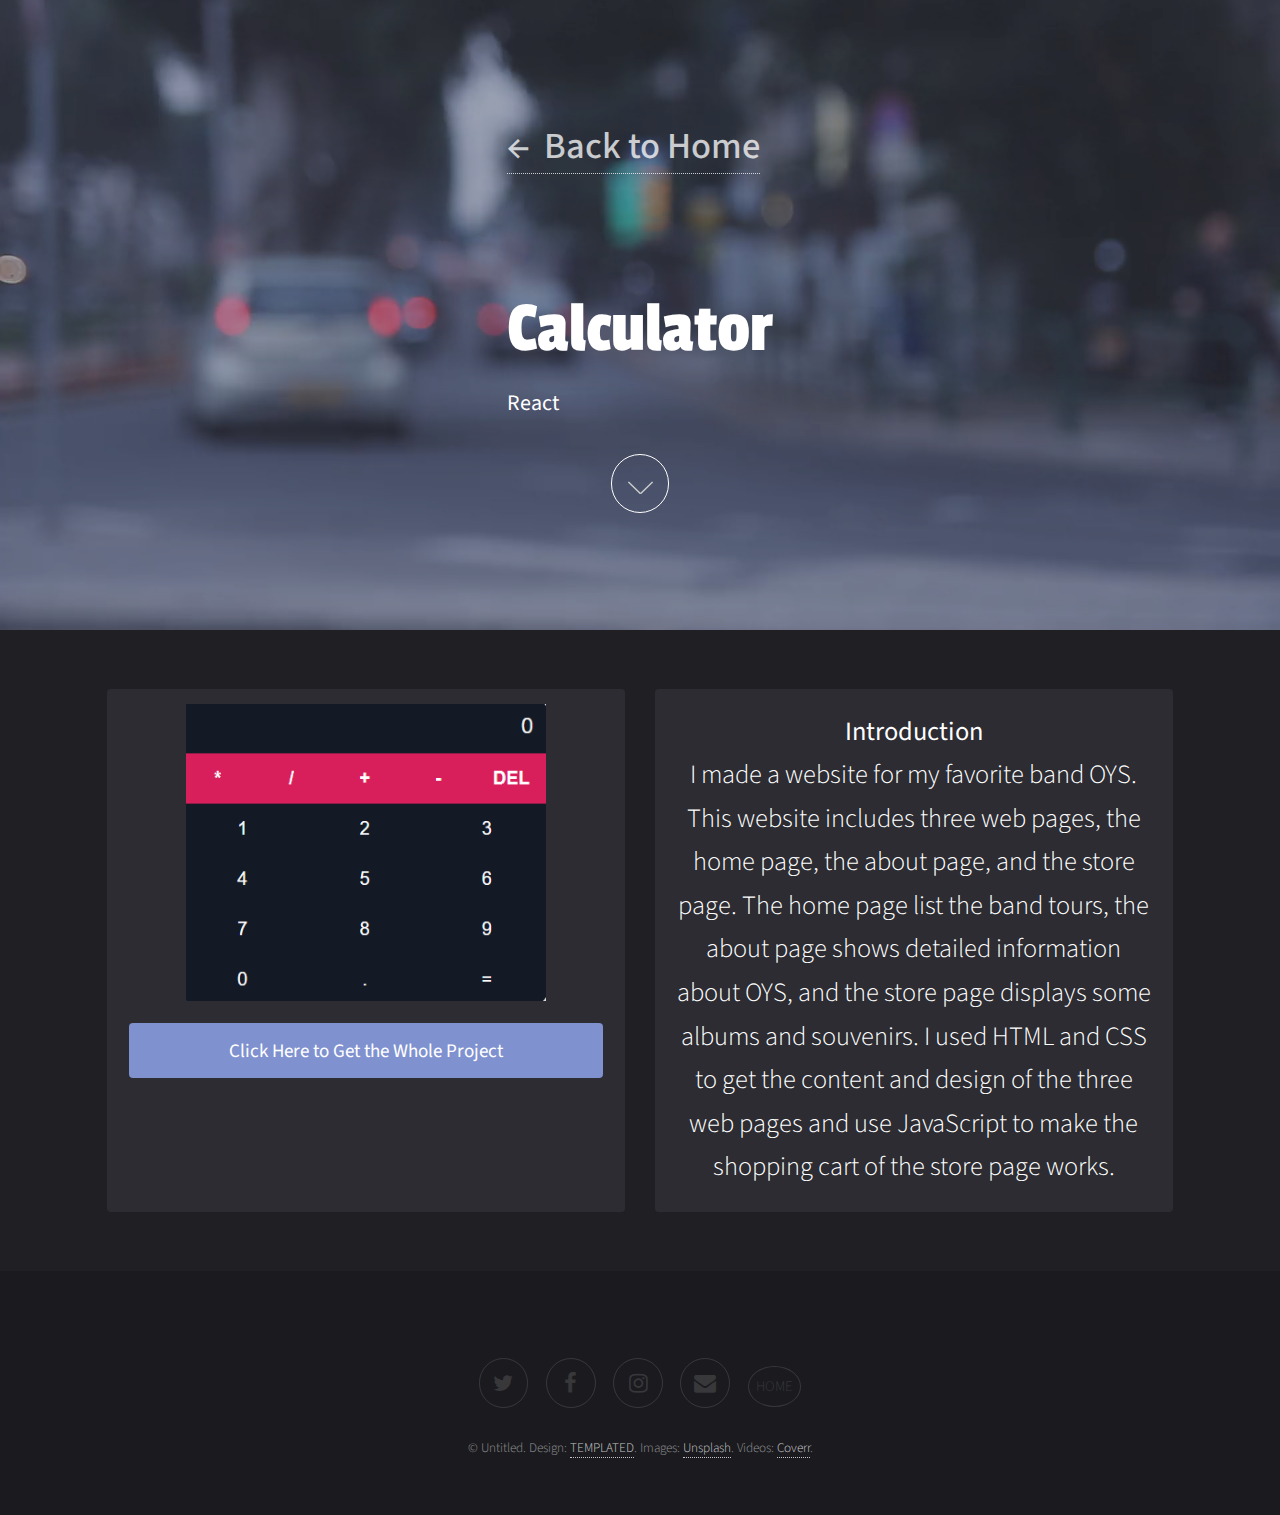
==== calc.html @ 9fd3772c "Add files via upload" ====
<!DOCTYPE HTML>
<!--
	Full Motion by TEMPLATED
	templated.co @templatedco
	Released for free under the Creative Commons Attribution 3.0 license (templated.co/license)
-->
<html>
	<head>
		<title>Yuan Liu | Calculator</title>
		<meta charset="utf-8" />
		<meta name="viewport" content="width=device-width, initial-scale=1" />
		<link rel="stylesheet" href="assets/css/main.css" />
	</head>
	<body id="top">

			<!-- Banner -->
			<!--
				To use a video as your background, set data-video to the name of your video without
				its extension (eg. images/banner). Your video must be available in both .mp4 and .webm
				formats to work correctly.
			-->
           
            <section id="banner" data-video="images/banner">
                <div>
                    
                    <div class="inner">
                        <a href="index.html" id="back-to-home">&#8592; &nbsp;Back to Home</a>
                        <br /><br /><br /><br /><br />
                        
                        <header>	
                            <h1>Calculator</h1>
                            <p><strong>React</strong>
                            </p>
                        </header>
                        <a href="#main" class="more">Learn More</a>
                    </div>
                </div>
                
            </section>

			<!-- Main -->
            <section>
                <div id="main">
					<div class="inner">
                    
                    

					<!-- Boxes -->
						<div class="thumbnails">
                            <div class="box">
								<img id="OYSwebpage-image" src="images/Calculator.png" alt="" />
								<div class="inner">					
									<a href="Web_OYS/index.html" target="_blank" class="button style2 fit" data-poptrox="youtube,800x400">Click Here to Get the Whole Project</a>
								</div>
							</div>
                            
                            <div class="box">
                                <div class="inner">
                                    <p id="project">
                                        <strong>Introduction</strong>
                                        <br />
                                        I made a website for my favorite band OYS. 
                                        <br />
                                        This website includes three web pages, the home page, the about page, and the store page. The home page list the band tours, the about page shows detailed information about OYS, and the store page displays some albums and souvenirs. I used HTML and CSS to get the content and design of the three web pages and use JavaScript to make the shopping cart of the store page works.
                                    </p>
                                </div>
								
							</div>
						</div>

					</div>
				</div>
            </section>
				

			<!-- Footer -->
				<footer id="footer">
					<div class="inner">
						<h2></h2>
						<p> </p>

						<ul class="icons">
							<li><a href="#" class="icon fa-twitter"><span class="label">Twitter</span></a></li>
							<li><a href="#" class="icon fa-facebook"><span class="label">Facebook</span></a></li>
							<li><a href="#" class="icon fa-instagram"><span class="label">Instagram</span></a></li>
							<li><a href="#" class="icon fa-envelope"><span class="label">Email</span></a></li>
							<li><a href="Web_OYS/index.html">HOME</a></li>
						</ul>
						<p class="copyright">&copy; Untitled. Design: <a href="https://templated.co">TEMPLATED</a>. Images: <a href="https://unsplash.com/">Unsplash</a>. Videos: <a href="http://coverr.co/">Coverr</a>.</p>
					</div>
				</footer>

		<!-- Scripts -->
			<script src="assets/js/jquery.min.js"></script>
			<script src="assets/js/jquery.scrolly.min.js"></script>
			<script src="assets/js/jquery.poptrox.min.js"></script>
			<script src="assets/js/skel.min.js"></script>
			<script src="assets/js/util.js"></script>
			<script src="assets/js/main.js"></script>

	</body>
</html>
---- assets/css/main.css ----
@charset "UTF-8";
@import url(font-awesome.min.css);
@import url("https://fonts.googleapis.com/css?family=Source+Sans+Pro:300,400|Passion+One:400");

/*
	Full Motion by TEMPLATED
	templated.co @templatedco
	Released for free under the Creative Commons Attribution 3.0 license (templated.co/license)
*/

/* Reset */

	html, body, div, span, applet, object, iframe, h1, h2, h3, h4, h5, h6, p, blockquote, pre, a, abbr, acronym, address, big, cite, code, del, dfn, em, img, ins, kbd, q, s, samp, small, strike, strong, sub, sup, tt, var, b, u, i, center, dl, dt, dd, ol, ul, li, fieldset, form, label, legend, table, caption, tbody, tfoot, thead, tr, th, td, article, aside, canvas, details, embed, figure, figcaption, footer, header, hgroup, menu, nav, output, ruby, section, summary, time, mark, audio, video {
		margin: 0;
		padding: 0;
		border: 0;
		font-size: 100%;
		font: inherit;
		vertical-align: baseline;
	}

	article, aside, details, figcaption, figure, footer, header, hgroup, menu, nav, section {
		display: block;
	}

	body {
		line-height: 1;
	}

	ol, ul {
		list-style: none;
	}

	blockquote, q {
		quotes: none;
	}

	blockquote:before, blockquote:after, q:before, q:after {
		content: '';
		content: none;
	}

	table {
		border-collapse: collapse;
		border-spacing: 0;
	}

	body {
		-webkit-text-size-adjust: none;
	}

/* Box Model */

	*, *:before, *:after {
		-moz-box-sizing: border-box;
		-webkit-box-sizing: border-box;
		box-sizing: border-box;
	}

/* Basic */

	@-ms-viewport {
		width: device-width;
	}

	body {
		-ms-overflow-style: scrollbar;
	}

	@media screen and (max-width: 480px) {

		html, body {
			min-width: 320px;
		}

	}

	body {
		background: #202024;
	}

		body.is-loading *, body.is-loading *:before, body.is-loading *:after {
			-moz-animation: none !important;
			-webkit-animation: none !important;
			-ms-animation: none !important;
			animation: none !important;
			-moz-transition: none !important;
			-webkit-transition: none !important;
			-ms-transition: none !important;
			transition: none !important;
		}

/* Type */

	body, input, select, textarea {
		color: rgba(255, 255, 255, 0.75);
		font-family: "Source Sans Pro", sans-serif;
		font-size: 14pt;
		font-weight: 300;
		line-height: 1.65;
	}

		@media screen and (max-width: 1680px) {

			body, input, select, textarea {
				font-size: 11pt;
			}

		}

		@media screen and (max-width: 1280px) {

			body, input, select, textarea {
				font-size: 11pt;
			}

		}

		@media screen and (max-width: 980px) {

			body, input, select, textarea {
				font-size: 12pt;
			}

		}

		@media screen and (max-width: 736px) {

			body, input, select, textarea {
				font-size: 12pt;
			}

		}

		@media screen and (max-width: 480px) {

			body, input, select, textarea {
				font-size: 12pt;
			}

		}

	a {
		-moz-transition: background-color 0.2s ease-in-out, color 0.2s ease-in-out;
		-webkit-transition: background-color 0.2s ease-in-out, color 0.2s ease-in-out;
		-ms-transition: background-color 0.2s ease-in-out, color 0.2s ease-in-out;
		transition: background-color 0.2s ease-in-out, color 0.2s ease-in-out;
		color: rgba(255, 255, 255, 0.75);
		text-decoration: none;
		border-bottom: 1px dotted;
		outline: 0;
	}

		a:hover {
			color: #FFF;
			border: none;
		}

	strong, b {
		color: #fff;
		font-weight: 400;
	}

	em, i {
		font-style: italic;
	}

	p {
		margin: 0 0 2em 0;
	}

	h1, h2, h3, h4, h5, h6 {
		color: #fff;
		font-weight: 400;
		line-height: 1.5;
		margin: 0 0 1em 0;
	}

		h1 a, h2 a, h3 a, h4 a, h5 a, h6 a {
			color: inherit;
			text-decoration: none;
		}

	h2 {
		font-size: 1.75em;
	}

	h3 {
		font-size: 1.35em;
	}

	h4 {
		font-size: 1.1em;
	}

	h5 {
		font-size: 0.9em;
	}

	h6 {
		font-size: 0.7em;
	}

	sub {
		font-size: 0.8em;
		position: relative;
		top: 0.5em;
	}

	sup {
		font-size: 0.8em;
		position: relative;
		top: -0.5em;
	}

	blockquote {
		border-left: solid 4px rgba(144, 144, 144, 0.25);
		font-style: italic;
		margin: 0 0 2em 0;
		padding: 0.5em 0 0.5em 2em;
	}

	code {
		background: rgba(144, 144, 144, 0.075);
		border-radius: 4px;
		border: solid 1px rgba(144, 144, 144, 0.25);
		font-family: "Courier New", monospace;
		font-size: 0.9em;
		margin: 0 0.25em;
		padding: 0.25em 0.65em;
	}

	pre {
		-webkit-overflow-scrolling: touch;
		font-family: "Courier New", monospace;
		font-size: 0.9em;
		margin: 0 0 2em 0;
	}

		pre code {
			display: block;
			line-height: 1.75;
			padding: 1em 1.5em;
			overflow-x: auto;
		}

	hr {
		border: 0;
		border-bottom: solid 1px rgba(144, 144, 144, 0.25);
		margin: 2em 0;
	}

		hr.major {
			margin: 3em 0;
		}

	.align-left {
		text-align: left;
	}

	.align-center {
		text-align: center;
	}

	.align-right {
		text-align: right;
	}

/* Section/Article */

	section.special, article.special {
		text-align: center;
	}

	header p {
		color: rgba(255, 255, 255, 0.5);
		position: relative;
		margin: 0 0 1.5em 0;
	}

	header h2 + p {
		font-size: 1.25em;
		margin-top: -1em;
	}

	header h3 + p {
		font-size: 1.1em;
		margin-top: -0.8em;
	}

	header h4 + p,
	header h5 + p,
	header h6 + p {
		font-size: 0.9em;
		margin-top: -0.6em;
	}

/* Box */

	.thumbnails {
		display: -moz-flex;
		display: -webkit-flex;
		display: -ms-flex;
		display: flex;
		-moz-align-items: stretch;
		-webkit-align-items: stretch;
		-ms-align-items: stretch;
		align-items: stretch;
		-moz-justify-content: center;
		-webkit-justify-content: center;
		-ms-justify-content: center;
		justify-content: center;
		-moz-flex-wrap: wrap;
		-webkit-flex-wrap: wrap;
		-ms-flex-wrap: wrap;
		flex-wrap: wrap;
	}

		.thumbnails .box {
			margin: 0 1em 2em 1em;
			width: 30%;
		}

			@media screen and (max-width: 1280px) {

				.thumbnails .box {
					width: 45%;
				}

			}

			@media screen and (max-width: 736px) {

				.thumbnails .box {
					width: 100%;
				}

			}

/* Form */

	form {
		margin: 0 0 2em 0;
	}

	label {
		color: #fff;
		display: block;
		font-size: 0.9em;
		font-weight: 400;
		margin: 0 0 1em 0;
	}

	input[type="text"],
	input[type="password"],
	input[type="email"],
	input[type="tel"],
	select,
	textarea {
		-moz-appearance: none;
		-webkit-appearance: none;
		-ms-appearance: none;
		appearance: none;
		background: rgba(144, 144, 144, 0.075);
		border-radius: 4px;
		border: none;
		border: solid 1px rgba(144, 144, 144, 0.25);
		color: inherit;
		display: block;
		outline: 0;
		padding: 0 1em;
		text-decoration: none;
		width: 100%;
	}

		input[type="text"]:invalid,
		input[type="password"]:invalid,
		input[type="email"]:invalid,
		input[type="tel"]:invalid,
		select:invalid,
		textarea:invalid {
			box-shadow: none;
		}

		input[type="text"]:focus,
		input[type="password"]:focus,
		input[type="email"]:focus,
		input[type="tel"]:focus,
		select:focus,
		textarea:focus {
			border-color: #ff8686;
			box-shadow: 0 0 0 1px #ff8686;
		}

	.select-wrapper {
		text-decoration: none;
		display: block;
		position: relative;
	}

		.select-wrapper:before {
			content: "";
			-moz-osx-font-smoothing: grayscale;
			-webkit-font-smoothing: antialiased;
			font-family: FontAwesome;
			font-style: normal;
			font-weight: normal;
			text-transform: none !important;
		}

		.select-wrapper:before {
			color: rgba(144, 144, 144, 0.25);
			display: block;
			height: 2.75em;
			line-height: 2.75em;
			pointer-events: none;
			position: absolute;
			right: 0;
			text-align: center;
			top: 0;
			width: 2.75em;
		}

		.select-wrapper select::-ms-expand {
			display: none;
		}

	input[type="text"],
	input[type="password"],
	input[type="email"],
	select {
		height: 2.75em;
	}

	textarea {
		padding: 0.75em 1em;
	}

	input[type="checkbox"],
	input[type="radio"] {
		-moz-appearance: none;
		-webkit-appearance: none;
		-ms-appearance: none;
		appearance: none;
		display: block;
		float: left;
		margin-right: -2em;
		opacity: 0;
		width: 1em;
		z-index: -1;
	}

		input[type="checkbox"] + label,
		input[type="radio"] + label {
			text-decoration: none;
			color: rgba(255, 255, 255, 0.75);
			cursor: pointer;
			display: inline-block;
			font-size: 1em;
			font-weight: 300;
			padding-left: 2.4em;
			padding-right: 0.75em;
			position: relative;
		}

			input[type="checkbox"] + label:before,
			input[type="radio"] + label:before {
				-moz-osx-font-smoothing: grayscale;
				-webkit-font-smoothing: antialiased;
				font-family: FontAwesome;
				font-style: normal;
				font-weight: normal;
				text-transform: none !important;
			}

			input[type="checkbox"] + label:before,
			input[type="radio"] + label:before {
				background: rgba(144, 144, 144, 0.075);
				border-radius: 4px;
				border: solid 1px rgba(144, 144, 144, 0.25);
				content: '';
				display: inline-block;
				height: 1.65em;
				left: 0;
				line-height: 1.58125em;
				position: absolute;
				text-align: center;
				top: 0;
				width: 1.65em;
			}

		input[type="checkbox"]:checked + label:before,
		input[type="radio"]:checked + label:before {
			background: #ff8686;
			border-color: #ff8686;
			color: #ffffff;
			content: '\f00c';
		}

		input[type="checkbox"]:focus + label:before,
		input[type="radio"]:focus + label:before {
			border-color: #ff8686;
			box-shadow: 0 0 0 1px #ff8686;
		}

	input[type="checkbox"] + label:before {
		border-radius: 4px;
	}

	input[type="radio"] + label:before {
		border-radius: 100%;
	}

	::-webkit-input-placeholder {
		color: rgba(255, 255, 255, 0.5) !important;
		opacity: 1.0;
	}

	:-moz-placeholder {
		color: rgba(255, 255, 255, 0.5) !important;
		opacity: 1.0;
	}

	::-moz-placeholder {
		color: rgba(255, 255, 255, 0.5) !important;
		opacity: 1.0;
	}

	:-ms-input-placeholder {
		color: rgba(255, 255, 255, 0.5) !important;
		opacity: 1.0;
	}

	.formerize-placeholder {
		color: rgba(255, 255, 255, 0.5) !important;
		opacity: 1.0;
	}

/* Box */

	.box {
		border-radius: 4px;
		margin-bottom: 2em;
		background: #2c2c32;
		text-align: center;
	}

		.box > :last-child,
		.box > :last-child > :last-child,
		.box > :last-child > :last-child > :last-child {
			margin-bottom: 0;
		}

		.box .image.fit {
			margin: 0;
		}

		.box .image img {
			border-radius: 4px 4px 0 0;
		}

		.box .inner {
			padding: 1.5em;
			width: 100% !important;
		}

			@media screen and (max-width: 480px) {

				.box .inner {
					padding: 1em;
				}

			}

		.box.alt {
			border: 0;
			border-radius: 0;
			padding: 0;
		}

/* Icon */

	.icon {
		text-decoration: none;
		border-bottom: none;
		position: relative;
	}

		.icon:before {
			-moz-osx-font-smoothing: grayscale;
			-webkit-font-smoothing: antialiased;
			font-family: FontAwesome;
			font-style: normal;
			font-weight: normal;
			text-transform: none !important;
		}

		.icon > .label {
			display: none;
		}

/* Image */

	.image {
		border-radius: 4px;
		border: 0;
		display: inline-block;
		position: relative;
	}

		.image img {
			border-radius: 4px;
			display: block;
		}

		.image.left, .image.right {
			max-width: 40%;
		}

			.image.left img, .image.right img {
				width: 100%;
			}

		.image.left {
			float: left;
			padding: 0 1.5em 1em 0;
			top: 0.25em;
		}

		.image.right {
			float: right;
			padding: 0 0 1em 1.5em;
			top: 0.25em;
		}

		.image.fit {
			display: block;
			margin: 0 0 2em 0;
			width: 100%;
		}

			.image.fit img {
				width: 100%;
			}

		.image.main {
			display: block;
			margin: 0 0 3em 0;
			width: 100%;
		}

			.image.main img {
				width: 100%;
			}

/* List */

	ol {
		list-style: decimal;
		margin: 0 0 2em 0;
		padding-left: 1.25em;
	}

		ol li {
			padding-left: 0.25em;
		}

	ul {
		list-style: disc;
		margin: 0 0 2em 0;
		padding-left: 1em;
	}

		ul li {
			padding-left: 0.5em;
		}

		ul.alt {
			list-style: none;
			padding-left: 0;
		}

			ul.alt li {
				border-top: solid 1px rgba(144, 144, 144, 0.25);
				padding: 0.5em 0;
			}

				ul.alt li:first-child {
					border-top: 0;
					padding-top: 0;
				}

		ul.icons {
			cursor: default;
			list-style: none;
			padding-left: 0;
		}

			ul.icons li {
				display: inline-block;
				text-align: center;
				padding-left: 0;
				padding-right: 1em;
			}

				ul.icons li a {
					display: block;
					border-radius: 100%;
					margin: 0;
					padding: 0.5em;
					border: solid 1px rgba(144, 144, 144, 0.25);
					color: rgba(144, 144, 144, 0.25);
				}

					ul.icons li a:before {
						font-size: 1.5em;
						display: block;
						width: 1.5em;
						height: 1.5em;
						line-height: 1.5em;
					}

					ul.icons li a:hover {
						background-color: #202024;
						color: #FFF;
					}

				ul.icons li:last-child {
					padding-right: 0;
				}

		ul.actions {
			cursor: default;
			list-style: none;
			padding-left: 0;
		}

			ul.actions li {
				display: inline-block;
				padding: 0 1em 0 0;
				vertical-align: middle;
			}

				ul.actions li:last-child {
					padding-right: 0;
				}

			ul.actions.small li {
				padding: 0 0.5em 0 0;
			}

			ul.actions.vertical li {
				display: block;
				padding: 1em 0 0 0;
			}

				ul.actions.vertical li:first-child {
					padding-top: 0;
				}

				ul.actions.vertical li > * {
					margin-bottom: 0;
				}

			ul.actions.vertical.small li {
				padding: 0.5em 0 0 0;
			}

				ul.actions.vertical.small li:first-child {
					padding-top: 0;
				}

			ul.actions.fit {
				display: table;
				margin-left: -1em;
				padding: 0;
				table-layout: fixed;
				width: calc(100% + 1em);
			}

				ul.actions.fit li {
					display: table-cell;
					padding: 0 0 0 1em;
				}

					ul.actions.fit li > * {
						margin-bottom: 0;
					}

				ul.actions.fit.small {
					margin-left: -0.5em;
					width: calc(100% + 0.5em);
				}

					ul.actions.fit.small li {
						padding: 0 0 0 0.5em;
					}

			@media screen and (max-width: 480px) {

				ul.actions {
					margin: 0 0 2em 0;
				}

					ul.actions li {
						padding: 1em 0 0 0;
						display: block;
						text-align: center;
						width: 100%;
					}

						ul.actions li:first-child {
							padding-top: 0;
						}

						ul.actions li > * {
							width: 100%;
							margin: 0 !important;
						}

							ul.actions li > *.icon:before {
								margin-left: -2em;
							}

					ul.actions.small li {
						padding: 0.5em 0 0 0;
					}

						ul.actions.small li:first-child {
							padding-top: 0;
						}

			}

	dl {
		margin: 0 0 2em 0;
	}

		dl dt {
			display: block;
			font-weight: 400;
			margin: 0 0 1em 0;
		}

		dl dd {
			margin-left: 2em;
		}

/* Table */

	.table-wrapper {
		-webkit-overflow-scrolling: touch;
		overflow-x: auto;
	}

	table {
		margin: 0 0 2em 0;
		width: 100%;
	}

		table tbody tr {
			border: solid 1px rgba(144, 144, 144, 0.25);
			border-left: 0;
			border-right: 0;
		}

			table tbody tr:nth-child(2n + 1) {
				background-color: rgba(144, 144, 144, 0.075);
			}

		table td {
			padding: 0.75em 0.75em;
		}

		table th {
			color: #fff;
			font-size: 0.9em;
			font-weight: 400;
			padding: 0 0.75em 0.75em 0.75em;
			text-align: left;
		}

		table thead {
			border-bottom: solid 2px rgba(144, 144, 144, 0.25);
		}

		table tfoot {
			border-top: solid 2px rgba(144, 144, 144, 0.25);
		}

		table.alt {
			border-collapse: separate;
		}

			table.alt tbody tr td {
				border: solid 1px rgba(144, 144, 144, 0.25);
				border-left-width: 0;
				border-top-width: 0;
			}

				table.alt tbody tr td:first-child {
					border-left-width: 1px;
				}

			table.alt tbody tr:first-child td {
				border-top-width: 1px;
			}

			table.alt thead {
				border-bottom: 0;
			}

			table.alt tfoot {
				border-top: 0;
			}

/* Button */

	input[type="submit"],
	input[type="reset"],
	input[type="button"],
	button,
	.button {
		-moz-appearance: none;
		-webkit-appearance: none;
		-ms-appearance: none;
		appearance: none;
		-moz-transition: background-color 0.2s ease-in-out, color 0.2s ease-in-out;
		-webkit-transition: background-color 0.2s ease-in-out, color 0.2s ease-in-out;
		-ms-transition: background-color 0.2s ease-in-out, color 0.2s ease-in-out;
		transition: background-color 0.2s ease-in-out, color 0.2s ease-in-out;
		background-color: #70c7be;
		border-radius: 4px;
		border: 0;
		color: #ffffff !important;
		cursor: pointer;
		display: inline-block;
		font-weight: 400;
		height: 2.85em;
		line-height: 2.95em;
		padding: 0 1.5em;
		text-align: center;
		text-decoration: none;
		white-space: nowrap;
		font-size: 1.3em;
	}

		input[type="submit"]:hover,
		input[type="reset"]:hover,
		input[type="button"]:hover,
		button:hover,
		.button:hover {
			background-color: #82cec6;
		}

		input[type="submit"]:active,
		input[type="reset"]:active,
		input[type="button"]:active,
		button:active,
		.button:active {
			background-color: #5ec0b6;
		}

		input[type="submit"].icon,
		input[type="reset"].icon,
		input[type="button"].icon,
		button.icon,
		.button.icon {
			padding-left: 1.35em;
		}

			input[type="submit"].icon:before,
			input[type="reset"].icon:before,
			input[type="button"].icon:before,
			button.icon:before,
			.button.icon:before {
				margin-right: 0.5em;
			}

		input[type="submit"].fit,
		input[type="reset"].fit,
		input[type="button"].fit,
		button.fit,
		.button.fit {
			display: block;
			margin: 0 0 1em 0;
			width: 100%;
		}

		input[type="submit"].small,
		input[type="reset"].small,
		input[type="button"].small,
		button.small,
		.button.small {
			font-size: 0.8em;
		}

		input[type="submit"].big,
		input[type="reset"].big,
		input[type="button"].big,
		button.big,
		.button.big {
			font-size: 1.35em;
		}

		input[type="submit"].disabled, input[type="submit"]:disabled,
		input[type="reset"].disabled,
		input[type="reset"]:disabled,
		input[type="button"].disabled,
		input[type="button"]:disabled,
		button.disabled,
		button:disabled,
		.button.disabled,
		.button:disabled {
			background-color: rgba(255, 255, 255, 0.75) !important;
			box-shadow: inset 0 -0.15em 0 0 rgba(0, 0, 0, 0.15);
			color: #202024 !important;
			cursor: default;
			opacity: 0.25;
		}

		input[type="submit"].style2,
		input[type="reset"].style2,
		input[type="button"].style2,
		button.style2,
		.button.style2 {
			background-color: #7f92cf;
		}

			input[type="submit"].style2:hover,
			input[type="reset"].style2:hover,
			input[type="button"].style2:hover,
			button.style2:hover,
			.button.style2:hover {
				background-color: #92a2d6;
			}

			input[type="submit"].style2:active,
			input[type="reset"].style2:active,
			input[type="button"].style2:active,
			button.style2:active,
			.button.style2:active {
				background-color: #6c82c8;
			}

		input[type="submit"].style3,
		input[type="reset"].style3,
		input[type="button"].style3,
		button.style3,
		.button.style3 {
			background-color: #9d7ed0;
		}

			input[type="submit"].style3:hover,
			input[type="reset"].style3:hover,
			input[type="button"].style3:hover,
			button.style3:hover,
			.button.style3:hover {
				background-color: #ab91d7;
			}

			input[type="submit"].style3:active,
			input[type="reset"].style3:active,
			input[type="button"].style3:active,
			button.style3:active,
			.button.style3:active {
				background-color: #8f6bc9;
			}

		@media screen and (max-width: 480px) {

			input[type="submit"],
			input[type="reset"],
			input[type="button"],
			button,
			.button {
				padding: 0;
			}

		}

/* Poptrox */

	.poptrox-popup {
		-moz-box-sizing: content-box;
		-webkit-box-sizing: content-box;
		-ms-box-sizing: content-box;
		box-sizing: content-box;
		background: #000;
		box-shadow: 0 0.5em 3em 0 rgba(0, 0, 0, 0.25);
		border-radius: 4px;
		padding: 2em;
		overflow: hidden;
	}

		.poptrox-popup .closer {
			-moz-transition: opacity 0.2s ease-in-out;
			-webkit-transition: opacity 0.2s ease-in-out;
			-ms-transition: opacity 0.2s ease-in-out;
			transition: opacity 0.2s ease-in-out;
			text-decoration: none;
			position: absolute;
			top: .5em;
			right: .5em;
			z-index: 11000;
			-webkit-tap-highlight-color: rgba(255, 255, 255, 0);
			white-space: nowrap;
			text-indent: 2em;
			overflow: hidden;
			width: 2em;
			height: 2em;
			display: block;
		}

			.poptrox-popup .closer:before {
				content: "\f00d";
				-moz-osx-font-smoothing: grayscale;
				-webkit-font-smoothing: antialiased;
				font-family: FontAwesome;
				font-style: normal;
				font-weight: normal;
				text-transform: none !important;
				display: block;
				position: relative;
				text-indent: 0;
				border-radius: 100%;
				box-shadow: inset 0 0 0 1px rgba(255, 255, 255, 0.25);
				color: #ffffff !important;
				width: 2em;
				height: 2em;
				line-height: 2em;
			}

		.poptrox-popup:hover .closer {
			opacity: 0.5;
		}

		.poptrox-popup:hover .closer:hover {
			opacity: 1.0;
		}

		@media screen and (max-width: 736px) {

			.poptrox-popup {
				padding: 0;
			}

				.poptrox-popup .closer {
					display: none !important;
				}

		}

/* Banner */

	#banner {
		-moz-align-items: center;
		-webkit-align-items: center;
		-ms-align-items: center;
		align-items: center;
		display: -moz-flex;
		display: -webkit-flex;
		display: -ms-flex;
		display: flex;
		-moz-justify-content: center;
		-webkit-justify-content: center;
		-ms-justify-content: center;
		justify-content: center;
		padding: 8em 4em 6em 4em;
		min-height: 70vh;
		background-image: url("../../images/banner.jpg");
		background-position: center;
		background-size: cover;
		background-repeat: no-repeat;
		border-top: 0;
		position: relative;
		text-align: center;
		overflow: hidden;
	}

		#banner .inner {
			text-align: justify;
			position: relative;
			z-index: 2;
		}

		#banner h1 {
			color: #fff;
			font-size: 5em;
			font-weight: 400;
			font-family: 'Passion One', cursive;
			margin: 0;
		}

			@media screen and (max-width: 980px) {

				#banner h1 {
					font-size: 5em;
				}

			}

			@media screen and (max-width: 736px) {

				#banner h1 {
					font-size: 3em;
				}

			}

		#banner p {
			color: rgba(255, 255, 255, 0.85);
			font-size: 1.5em;
			font-weight: 300;
		}

			@media screen and (max-width: 980px) {

				#banner p {
					font-size: 1.5em;
				}

			}

			@media screen and (max-width: 480px) {

				#banner p {
					font-size: 1.25em;
				}

			}

		#banner a {
			color: rgba(255, 255, 255, 0.75);
			text-decoration: none;
			border-bottom: 1px dotted;
		}

			#banner a:hover {
				color: #FFF;
				border: none;
			}

		#banner .more {
			background-image: url("images/arrow.svg");
			background-position: center 1.35em;
			background-repeat: no-repeat;
			background-size: auto;
			border: 1px solid #fff;
			border-radius: 100%;
			color: rgba(255, 255, 255, 0.75);
			display: block;
			height: 4em;
			text-indent: 4em;
			overflow: hidden;
			white-space: nowrap;
			width: 4em;
			z-index: 2;
			margin: 0 auto 2em auto;
		}

			#banner .more:hover {
				background-color: rgba(255, 255, 255, 0.05);
				border: 1px solid #fff;
				color: #FFF;
			}

		#banner video {
			-moz-transform: translateX(50%) translateY(50%);
			-webkit-transform: translateX(50%) translateY(50%);
			-ms-transform: translateX(50%) translateY(50%);
			transform: translateX(50%) translateY(50%);
			position: absolute;
			bottom: 50%;
			right: 50%;
			width: auto;
			height: auto;
			min-width: 100%;
			min-height: 100%;
			overflow: hidden;
		}

		#banner:before {
			-moz-transition: opacity 3s ease;
			-webkit-transition: opacity 3s ease;
			-ms-transition: opacity 3s ease;
			transition: opacity 3s ease;
			-moz-transition-delay: 1s;
			-webkit-transition-delay: 1s;
			-ms-transition-delay: 1s;
			transition-delay: 1s;
			content: '';
			background-color: #42424f;
			display: block;
			height: 100%;
			left: 0;
			opacity: 0.45;
			position: absolute;
			top: 0;
			width: 100%;
			z-index: 1;
		}

		@media screen and (max-width: 1280px) {

			#banner video {
				display: none;
			}

		}

		@media screen and (max-width: 980px) {

			#banner br {
				display: none;
			}

		}

		@media screen and (max-width: 736px) {

			#banner {
				min-height: 0;
				padding: 6em 2em 4em 2em;
			}

				#banner br {
					display: none;
				}

		}

		body.is-loading #banner:before {
			opacity: 1;
		}

/* Main */

	#main {
		padding: 4em 0 2em 0;
	}

		@media screen and (max-width: 736px) {

			#main {
				padding: 3em 0 1em 0;
			}

		}

		#main .inner {
			width: 90%;
			max-width: 80em;
			margin: 0 auto;
		}

			@media screen and (max-width: 480px) {

				#main .inner {
					width: 95%;
				}

			}

/* Footer */

	#footer {
		padding: 4em 0 2em 0;
		background-color: #1b1b1f;
		text-align: center;
	}

		#footer .inner {
			width: 50%;
			margin: 0 auto;
		}

			@media screen and (max-width: 980px) {

				#footer .inner {
					width: 75%;
				}

			}

			@media screen and (max-width: 480px) {

				#footer .inner {
					width: 90%;
				}

			}

		#footer .copyright {
			color: rgba(255, 255, 255, 0.5);
			font-size: 0.9em;
			margin: 0 0 2em 0;
			padding: 0;
			text-align: center;
		}

		@media screen and (max-width: 736px) {

			#footer {
				padding: 3em 0 1em 0;
			}

		}

#yuanLiu-image {
	float: left;
	height: 250px;
	width: 250px;
	margin: 15px;
	border-radius: 50%;
}

#h2{
	text-align: center;
	color: #fff;
	font-size: 5em;
	font-weight: 400;
	font-family: 'Passion One', cursive;
}
#project{
	text-align: center;
	color: #fff;
	font-size: 1.8em;
	font-weight: 0.5;
	

}
#OYSwebpage-image{
	display: block;
	margin-top: 15px;
  	margin-left: auto;
  	margin-right: auto;
	height: 510;
	width: 360px;
}	
	
#back-to-home{
	text-align: center;
	color: #fff;
	font-size: 2.5em;
	font-weight: 500;
}
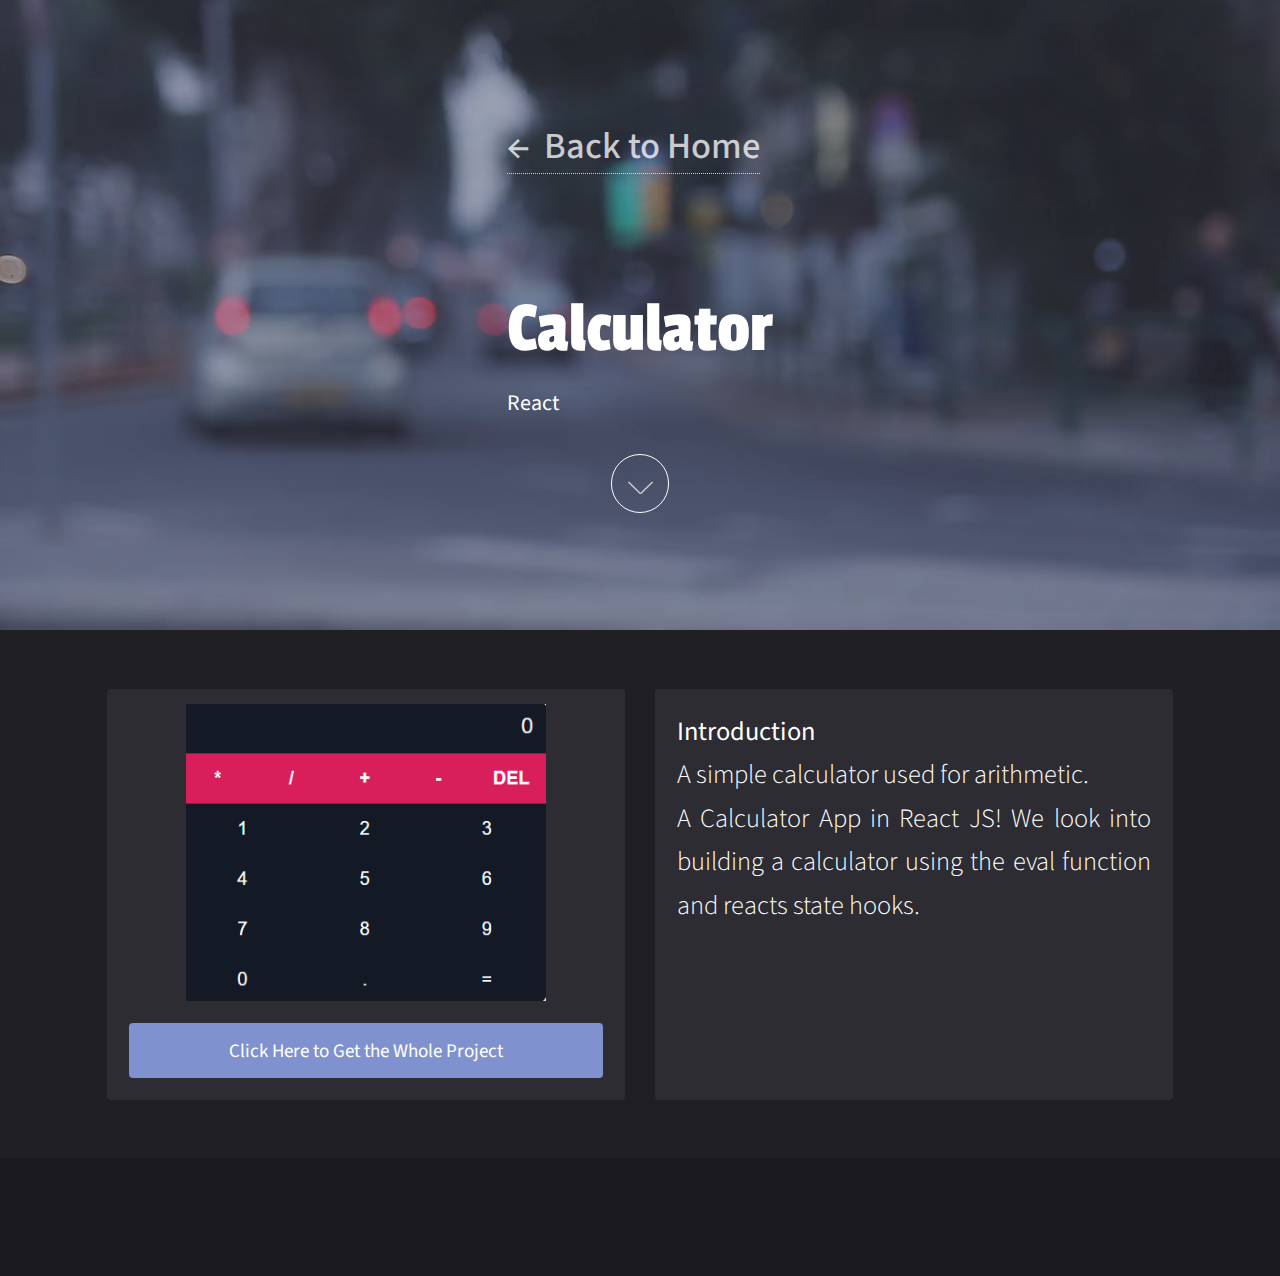
==== commit cd82189a: "myWeb" ====
--- a/calc.html
+++ b/calc.html
@@ -42,13 +42,10 @@
             <section>
                 <div id="main">
 					<div class="inner">
-                    
-                    
-
 					<!-- Boxes -->
 						<div class="thumbnails">
                             <div class="box">
-								<img id="OYSwebpage-image" src="images/Calculator.png" alt="" />
+								<img id="webpage-image" src="images/Calculator.png" alt="" />
 								<div class="inner">					
 									<a href="Web_OYS/index.html" target="_blank" class="button style2 fit" data-poptrox="youtube,800x400">Click Here to Get the Whole Project</a>
 								</div>
@@ -59,9 +56,9 @@
                                     <p id="project">
                                         <strong>Introduction</strong>
                                         <br />
-                                        I made a website for my favorite band OYS. 
+                                        A simple calculator used for arithmetic. 
                                         <br />
-                                        This website includes three web pages, the home page, the about page, and the store page. The home page list the band tours, the about page shows detailed information about OYS, and the store page displays some albums and souvenirs. I used HTML and CSS to get the content and design of the three web pages and use JavaScript to make the shopping cart of the store page works.
+                                        A Calculator App in React JS! We look into building a calculator using the eval function and reacts state hooks.
                                     </p>
                                 </div>
 								
@@ -80,13 +77,9 @@
 						<p> </p>
 
 						<ul class="icons">
-							<li><a href="#" class="icon fa-twitter"><span class="label">Twitter</span></a></li>
-							<li><a href="#" class="icon fa-facebook"><span class="label">Facebook</span></a></li>
-							<li><a href="#" class="icon fa-instagram"><span class="label">Instagram</span></a></li>
-							<li><a href="#" class="icon fa-envelope"><span class="label">Email</span></a></li>
-							<li><a href="Web_OYS/index.html">HOME</a></li>
+							
 						</ul>
-						<p class="copyright">&copy; Untitled. Design: <a href="https://templated.co">TEMPLATED</a>. Images: <a href="https://unsplash.com/">Unsplash</a>. Videos: <a href="http://coverr.co/">Coverr</a>.</p>
+						
 					</div>
 				</footer>
 
--- a/assets/css/main.css
+++ b/assets/css/main.css
@@ -1422,15 +1422,16 @@
 	font-weight: 400;
 	font-family: 'Passion One', cursive;
 }
+
 #project{
-	text-align: center;
+	text-align: justify;
 	color: #fff;
 	font-size: 1.8em;
 	font-weight: 0.5;
 	
 
 }
-#OYSwebpage-image{
+#webpage-image{
 	display: block;
 	margin-top: 15px;
   	margin-left: auto;
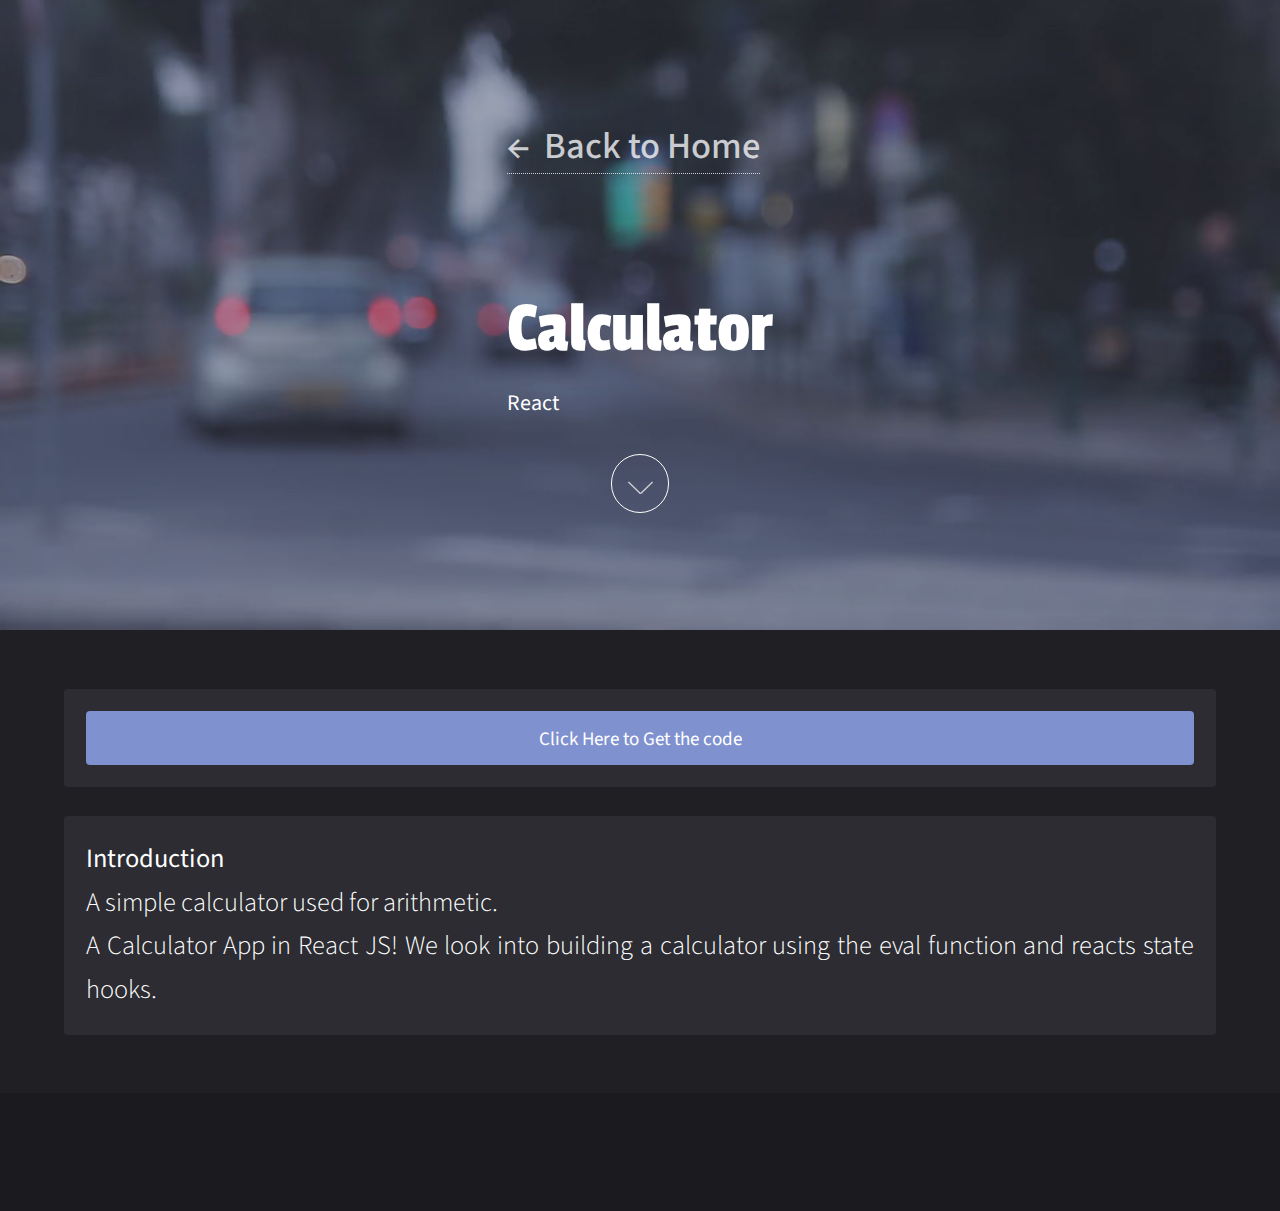
==== commit 4fa70e6b: "myweb" ====
--- a/calc.html
+++ b/calc.html
@@ -43,11 +43,12 @@
                 <div id="main">
 					<div class="inner">
 					<!-- Boxes -->
-						<div class="thumbnails">
+						
                             <div class="box">
-								<img id="webpage-image" src="images/Calculator.png" alt="" />
-								<div class="inner">					
-									<a href="Web_OYS/index.html" target="_blank" class="button style2 fit" data-poptrox="youtube,800x400">Click Here to Get the Whole Project</a>
+
+								
+								<div class="inner">				
+									<a href="https://github.com/Yuan223/React-calculator" target="_blank" class="button style2 fit" data-poptrox="youtube,800x400">Click Here to Get the code</a>
 								</div>
 							</div>
                             
@@ -60,10 +61,11 @@
                                         <br />
                                         A Calculator App in React JS! We look into building a calculator using the eval function and reacts state hooks.
                                     </p>
+									
+
                                 </div>
 								
 							</div>
-						</div>
 
 					</div>
 				</div>
